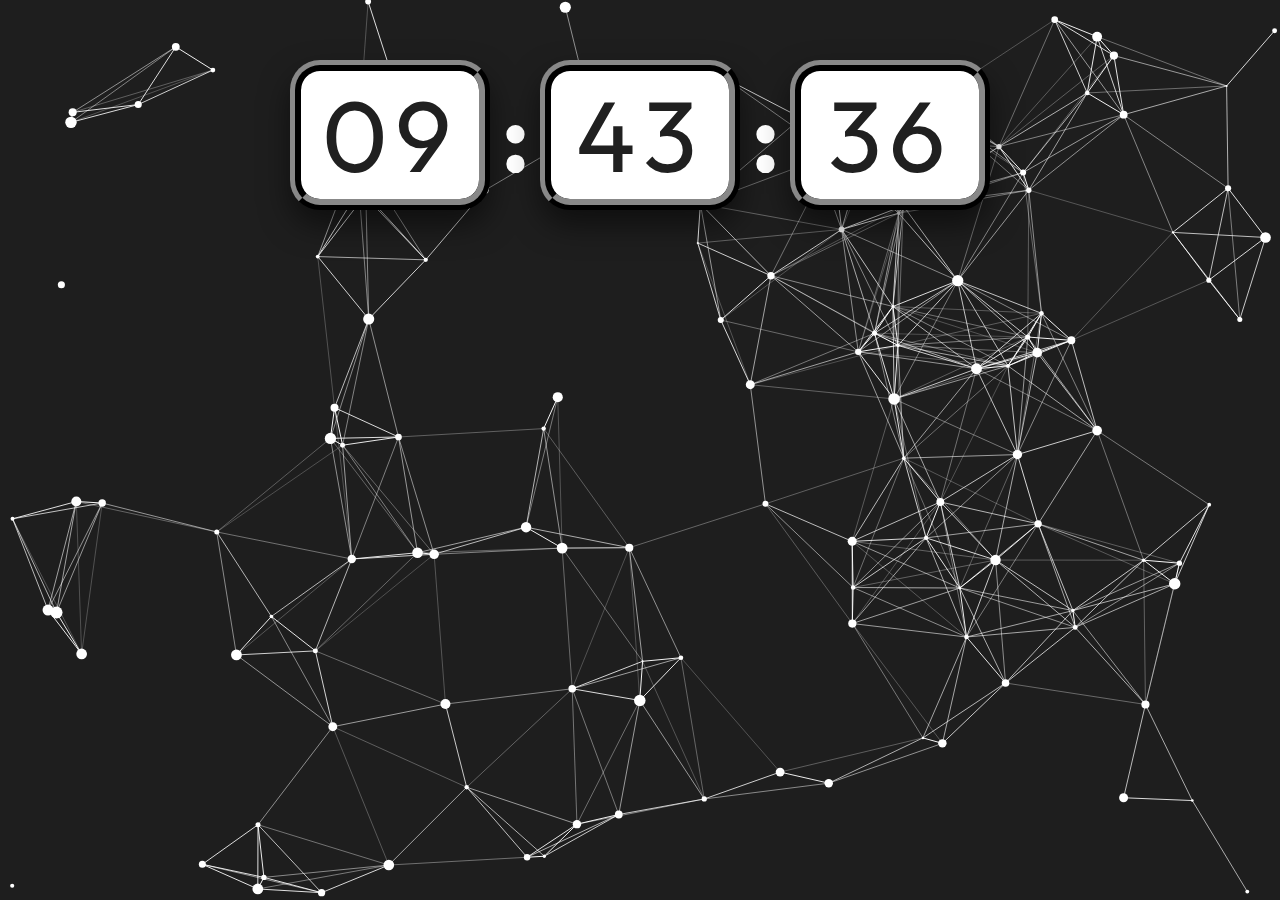
==== Animation/index.html @ c0ef5ff4 "set index" ====
<!DOCTYPE html>
<html>
    <head>
        <link rel="stylesheet" href="style.css">
        <title>Animation</title>
    </head>
    <body>
        <div class="clock">
            <div id="hour">00</div>
            <span>:</span>
            <div id="minute">00</div>
            <span>:</span>
            <div id="second">00</div>
        </div>
        <canvas id="canvas1">TEST</canvas>
        <script src="script.js"></script>
    </body>
</html>
---- Animation/style.css ----
@import url('https://fonts.googleapis.com/css2?family=Outfit:wght@600&display=swap');


*
{
    margin: 0;
    padding: 0;
    box-sizing: border-box;
}

#canvas1
{
    position: absolute;
    top: 0;
    left: 0;
    height: 100%;
    width: 100%;
    background: rgb(30, 30, 30);
}

body
{
    height: 30vh;
    display: flex;
    align-items: center;
    justify-content: center;
    font-family: 'Outfit', sans-serif;
}


.clock
{
    z-index: 1;
    width: 700px;
    height: 150px;
    display: flex;
    align-items: center;
    justify-content: space-between;
}

.clock div
{
    background-color: white;
    height: 100%;
    width: 200px;
    display: flex;
    align-items: center;
    justify-content: center;
    font-size: 100px;
    color: #202020;
    border-radius: 30px;
    box-shadow: 0 15px 30px rgba(0, 0, 0, 0.5);
    letter-spacing: 7px;

    border: 3mm ridge rgb(52, 52, 52);
}

.clock span
{
    font-weight: bold;
    font-size: 100px;
    color : white;
}
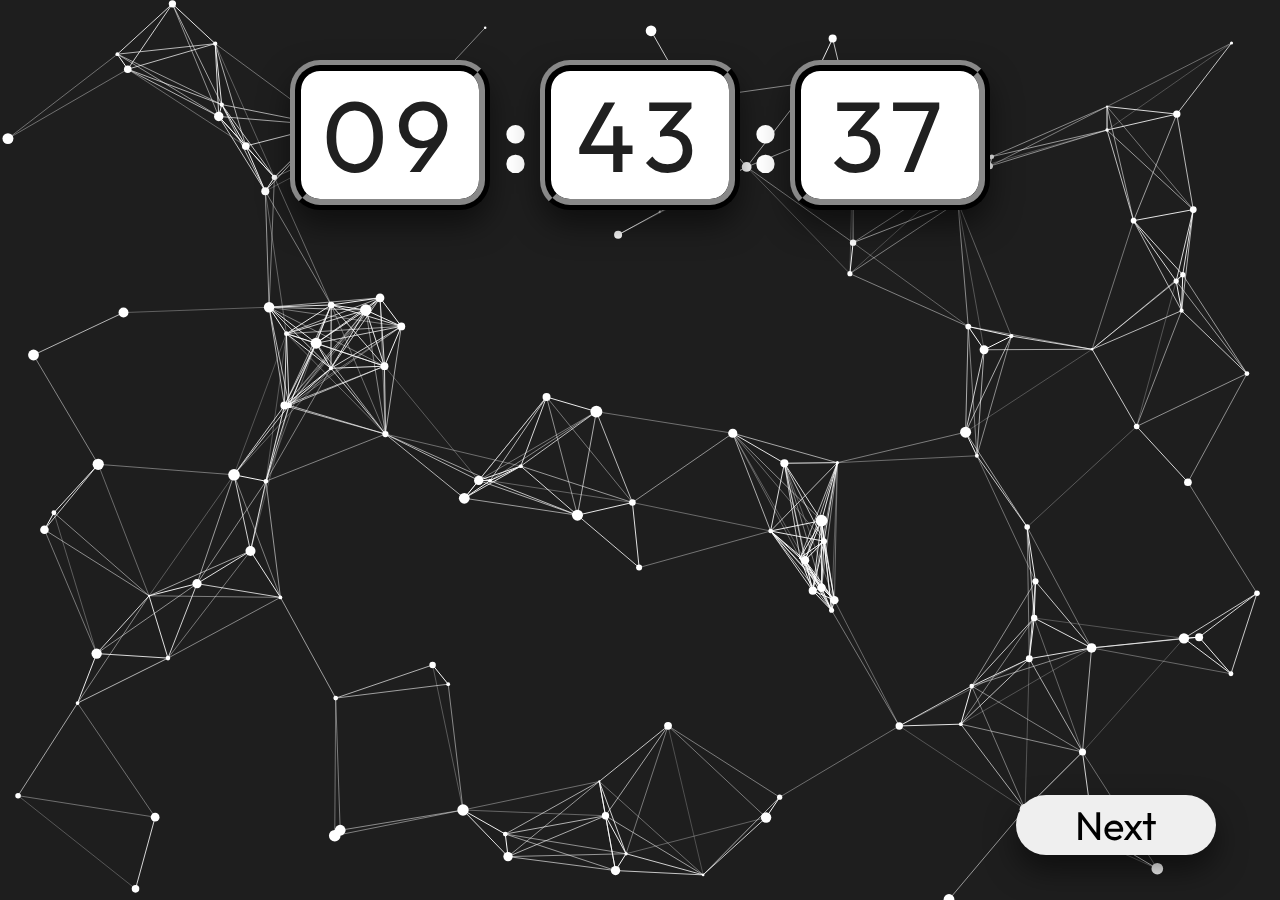
==== commit 4088f88f: "Add button animation" ====
--- a/Animation/index.html
+++ b/Animation/index.html
@@ -12,7 +12,17 @@
             <span>:</span>
             <div id="second">00</div>
         </div>
+        <button class="button" id="button1">
+            <div class="text">Next</div>
+            <div class="check-box">
+                <svg xmlns="http://www.w3.org/2000/svg" viewBox="0 0 50 50">
+                    <path fill="transparent" d="M14.1 27.2l7.1 7.2 16.7-16.8" />
+                 </svg>
+            </div>
+        </button>
+        <script src="scripts/button.js"></script>
+        
         <canvas id="canvas1">TEST</canvas>
-        <script src="script.js"></script>
+        <script src="scripts/script.js"></script>
     </body>
-</html> +</html>--- a/Animation/style.css
+++ b/Animation/style.css
@@ -1,5 +1,4 @@
 @import url('https://fonts.googleapis.com/css2?family=Outfit:wght@600&display=swap');
-
 
 *
 {
@@ -60,4 +59,98 @@
     font-weight: bold;
     font-size: 100px;
     color : white;
-}+}
+
+.button
+{
+
+    z-index: 1;
+    color: black;
+    font-size: 40px;
+    width: 200px;
+    height: 60px;
+    position: absolute;
+    right: 5%;
+    bottom: 5%;
+    font-family: 'Outfit', sans-serif;
+    border-radius: 30px;
+    border: none;
+    text-align: center;
+    box-shadow: 0 15px 30px rgba(0, 0, 0, 0.5);
+}
+
+.check-box
+{
+    width: 60px;
+    height: 60px;
+    border-radius: 40px;
+    box-shadow: 0 15px 30px rgba(0, 0, 0, 0.5);
+    position: absolute;
+    top: 0;
+    right: 100%;
+    opacity: 0;
+}
+
+.check-box svg
+{
+}
+
+svg path
+{
+    stroke-width: 3;
+    stroke: white;
+    stroke-dasharray: 34;
+    stroke-dashoffset: 34;
+    stroke-linecap: round;
+}
+
+.active
+{
+    background: salmon;
+    transition: 1s;
+}
+
+.active .check-box
+{
+    right: 0%;
+    opacity: 1;
+    transition: 1s;
+}
+
+.active .text
+{
+    margin-right: 60px;
+    transition: 1s;
+}
+
+.active svg path
+{
+    stroke-dashoffset: 0;
+    transition: 1s;
+    transition-delay: 0.5s;
+}
+
+.disactive
+{
+    background: white;
+    transition: 1s;
+}
+
+.disactive .check-box
+{
+    right: 100%;
+    opacity: 0;
+    transition: 1s;
+}
+
+.disactive .text
+{
+    margin-right: 0px;
+    transition: 1s;
+}
+
+.disactive svg path
+{
+    stroke-dashoffset: 34;
+    transition: 0.5s;
+}
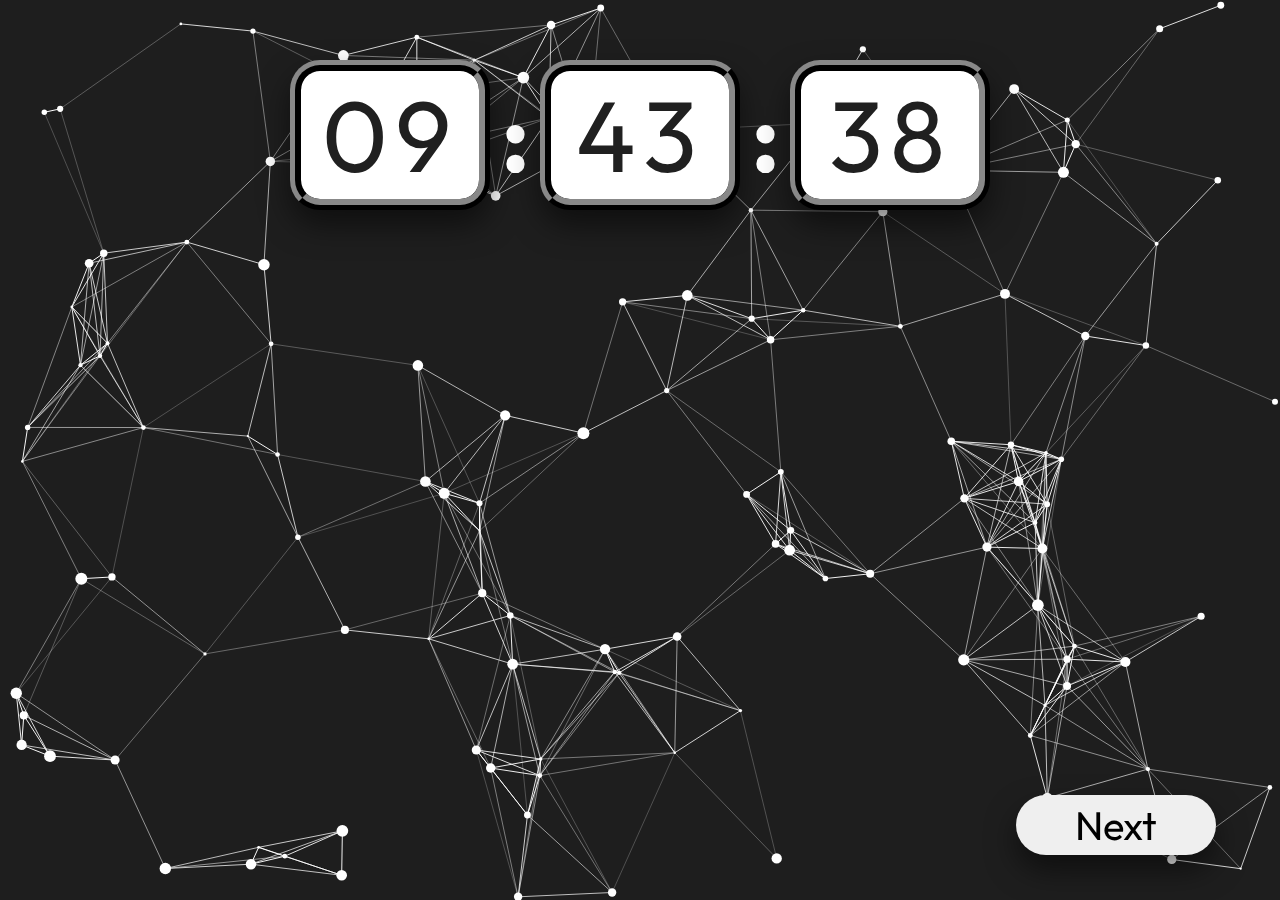
==== commit 4c2075ed: "Work on a new page" ====
--- a/Animation/index.html
+++ b/Animation/index.html
@@ -12,7 +12,7 @@
             <span>:</span>
             <div id="second">00</div>
         </div>
-        <button class="button" id="button1">
+        <button class="buttonnext" id="button1">
             <div class="text">Next</div>
             <div class="check-box">
                 <svg xmlns="http://www.w3.org/2000/svg" viewBox="0 0 50 50">
--- a/Animation/style.css
+++ b/Animation/style.css
@@ -16,6 +16,17 @@
     width: 100%;
     background: rgb(30, 30, 30);
 }
+
+#canvas2
+{
+    position: absolute;
+    top: 0;
+    left: 0;
+    height: 100%;
+    width: 100%;
+    background: rgb(164, 86, 139);
+}
+
 
 body
 {
@@ -61,7 +72,7 @@
     color : white;
 }
 
-.button
+.buttonnext
 {
 
     z-index: 1;
@@ -71,6 +82,24 @@
     height: 60px;
     position: absolute;
     right: 5%;
+    bottom: 5%;
+    font-family: 'Outfit', sans-serif;
+    border-radius: 30px;
+    border: none;
+    text-align: center;
+    box-shadow: 0 15px 30px rgba(0, 0, 0, 0.5);
+}
+
+.buttonprev
+{
+
+    z-index: 1;
+    color: black;
+    font-size: 40px;
+    width: 200px;
+    height: 60px;
+    position: absolute;
+    left: 5%;
     bottom: 5%;
     font-family: 'Outfit', sans-serif;
     border-radius: 30px;
@@ -107,50 +136,50 @@
 .active
 {
     background: salmon;
-    transition: 1s;
+    transition: 0.5s;
 }
 
 .active .check-box
 {
     right: 0%;
     opacity: 1;
-    transition: 1s;
+    transition: 0.5s;
 }
 
 .active .text
 {
     margin-right: 60px;
-    transition: 1s;
+    transition: 0.5s;
 }
 
 .active svg path
 {
     stroke-dashoffset: 0;
-    transition: 1s;
-    transition-delay: 0.5s;
+    transition: 0.5s;
+    transition-delay: 0.25s;
 }
 
 .disactive
 {
     background: white;
-    transition: 1s;
+    transition: 0.5s;
 }
 
 .disactive .check-box
 {
     right: 100%;
     opacity: 0;
-    transition: 1s;
+    transition: 0.5s;
 }
 
 .disactive .text
 {
     margin-right: 0px;
-    transition: 1s;
+    transition: 0.5s;
 }
 
 .disactive svg path
 {
     stroke-dashoffset: 34;
-    transition: 0.5s;
+    transition: 0.25s;
 }
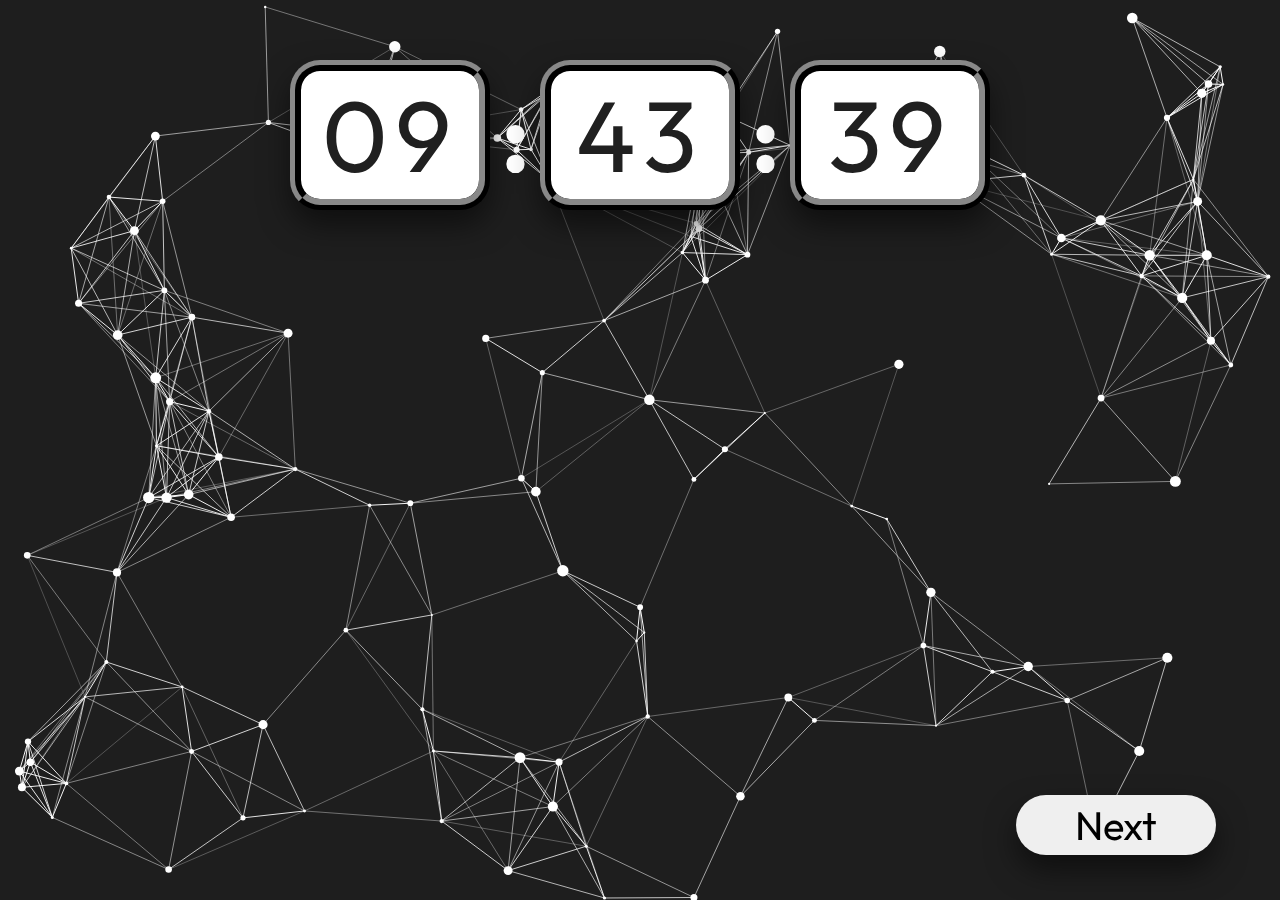
==== commit 51e1d884: "Work on index" ====
--- a/Animation/index.html
+++ b/Animation/index.html
@@ -1,28 +1,28 @@
-<!DOCTYPE html>
-<html>
-    <head>
-        <link rel="stylesheet" href="style.css">
-        <title>Animation</title>
-    </head>
-    <body>
-        <div class="clock">
-            <div id="hour">00</div>
-            <span>:</span>
-            <div id="minute">00</div>
-            <span>:</span>
-            <div id="second">00</div>
-        </div>
-        <button class="buttonnext" id="button1">
-            <div class="text">Next</div>
-            <div class="check-box">
-                <svg xmlns="http://www.w3.org/2000/svg" viewBox="0 0 50 50">
-                    <path fill="transparent" d="M14.1 27.2l7.1 7.2 16.7-16.8" />
-                 </svg>
-            </div>
-        </button>
-        <script src="scripts/button.js"></script>
-        
-        <canvas id="canvas1">TEST</canvas>
-        <script src="scripts/script.js"></script>
-    </body>
+<!DOCTYPE html>
+<html>
+    <head>
+        <link rel="stylesheet" href="style.css">
+        <title>Animation</title>
+    </head>
+    <body>
+        <div class="clock">
+            <div id="hour">00</div>
+            <span>:</span>
+            <div id="minute">00</div>
+            <span>:</span>
+            <div id="second">00</div>
+        </div>
+        <button class="buttonnext" id="button1">
+            <div class="text">Next</div>
+            <div class="check-box">
+                <svg xmlns="http://www.w3.org/2000/svg" viewBox="0 0 50 50">
+                    <path fill="transparent" d="M14.1 27.2l7.1 7.2 16.7-16.8" />
+                 </svg>
+            </div>
+        </button>
+        <script src="scripts/button.js"></script>
+        
+        <canvas id="canvas1">TEST</canvas>
+        <script src="scripts/script.js"></script>
+    </body>
 </html>--- a/Animation/style.css
+++ b/Animation/style.css
@@ -1,185 +1,186 @@
-@import url('https://fonts.googleapis.com/css2?family=Outfit:wght@600&display=swap');
-
-*
-{
-    margin: 0;
-    padding: 0;
-    box-sizing: border-box;
-}
-
-#canvas1
-{
-    position: absolute;
-    top: 0;
-    left: 0;
-    height: 100%;
-    width: 100%;
-    background: rgb(30, 30, 30);
-}
-
-#canvas2
-{
-    position: absolute;
-    top: 0;
-    left: 0;
-    height: 100%;
-    width: 100%;
-    background: rgb(164, 86, 139);
-}
-
-
-body
-{
-    height: 30vh;
-    display: flex;
-    align-items: center;
-    justify-content: center;
-    font-family: 'Outfit', sans-serif;
-}
-
-
-.clock
-{
-    z-index: 1;
-    width: 700px;
-    height: 150px;
-    display: flex;
-    align-items: center;
-    justify-content: space-between;
-}
-
-.clock div
-{
-    background-color: white;
-    height: 100%;
-    width: 200px;
-    display: flex;
-    align-items: center;
-    justify-content: center;
-    font-size: 100px;
-    color: #202020;
-    border-radius: 30px;
-    box-shadow: 0 15px 30px rgba(0, 0, 0, 0.5);
-    letter-spacing: 7px;
-
-    border: 3mm ridge rgb(52, 52, 52);
-}
-
-.clock span
-{
-    font-weight: bold;
-    font-size: 100px;
-    color : white;
-}
-
-.buttonnext
-{
-
-    z-index: 1;
-    color: black;
-    font-size: 40px;
-    width: 200px;
-    height: 60px;
-    position: absolute;
-    right: 5%;
-    bottom: 5%;
-    font-family: 'Outfit', sans-serif;
-    border-radius: 30px;
-    border: none;
-    text-align: center;
-    box-shadow: 0 15px 30px rgba(0, 0, 0, 0.5);
-}
-
-.buttonprev
-{
-
-    z-index: 1;
-    color: black;
-    font-size: 40px;
-    width: 200px;
-    height: 60px;
-    position: absolute;
-    left: 5%;
-    bottom: 5%;
-    font-family: 'Outfit', sans-serif;
-    border-radius: 30px;
-    border: none;
-    text-align: center;
-    box-shadow: 0 15px 30px rgba(0, 0, 0, 0.5);
-}
-
-.check-box
-{
-    width: 60px;
-    height: 60px;
-    border-radius: 40px;
-    box-shadow: 0 15px 30px rgba(0, 0, 0, 0.5);
-    position: absolute;
-    top: 0;
-    right: 100%;
-    opacity: 0;
-}
-
-.check-box svg
-{
-}
-
-svg path
-{
-    stroke-width: 3;
-    stroke: white;
-    stroke-dasharray: 34;
-    stroke-dashoffset: 34;
-    stroke-linecap: round;
-}
-
-.active
-{
-    background: salmon;
-    transition: 0.5s;
-}
-
-.active .check-box
-{
-    right: 0%;
-    opacity: 1;
-    transition: 0.5s;
-}
-
-.active .text
-{
-    margin-right: 60px;
-    transition: 0.5s;
-}
-
-.active svg path
-{
-    stroke-dashoffset: 0;
-    transition: 0.5s;
-    transition-delay: 0.25s;
-}
-
-.disactive
-{
-    background: white;
-    transition: 0.5s;
-}
-
-.disactive .check-box
-{
-    right: 100%;
-    opacity: 0;
-    transition: 0.5s;
-}
-
-.disactive .text
-{
-    margin-right: 0px;
-    transition: 0.5s;
-}
-
-.disactive svg path
-{
-    stroke-dashoffset: 34;
-    transition: 0.25s;
-}
+@import url('https://fonts.googleapis.com/css2?family=Outfit:wght@600&display=swap');
+
+*
+{
+    margin: 0;
+    padding: 0;
+    box-sizing: border-box;
+}
+
+#canvas1
+{
+    position: absolute;
+    top: 0;
+    left: 0;
+    height: 100%;
+    width: 100%;
+    background: rgb(30, 30, 30);
+}
+
+#canvas2
+{
+    position: absolute;
+    top: 0;
+    left: 0;
+    height: 100%;
+    width: 100%;
+    /*background: rgb(164, 86, 139);*/
+    background-color: white;
+}
+
+
+body
+{
+    height: 30vh;
+    display: flex;
+    align-items: center;
+    justify-content: center;
+    font-family: 'Outfit', sans-serif;
+}
+
+
+.clock
+{
+    z-index: 1;
+    width: 700px;
+    height: 150px;
+    display: flex;
+    align-items: center;
+    justify-content: space-between;
+}
+
+.clock div
+{
+    background-color: white;
+    height: 100%;
+    width: 200px;
+    display: flex;
+    align-items: center;
+    justify-content: center;
+    font-size: 100px;
+    color: #202020;
+    border-radius: 30px;
+    box-shadow: 0 15px 30px rgba(0, 0, 0, 0.5);
+    letter-spacing: 7px;
+
+    border: 3mm ridge rgb(52, 52, 52);
+}
+
+.clock span
+{
+    font-weight: bold;
+    font-size: 100px;
+    color : white;
+}
+
+.buttonnext
+{
+
+    z-index: 1;
+    color: black;
+    font-size: 40px;
+    width: 200px;
+    height: 60px;
+    position: absolute;
+    right: 5%;
+    bottom: 5%;
+    font-family: 'Outfit', sans-serif;
+    border-radius: 30px;
+    border: none;
+    text-align: center;
+    box-shadow: 0 15px 30px rgba(0, 0, 0, 0.5);
+}
+
+.buttonprev
+{
+
+    z-index: 1;
+    color: black;
+    font-size: 40px;
+    width: 200px;
+    height: 60px;
+    position: absolute;
+    left: 5%;
+    bottom: 5%;
+    font-family: 'Outfit', sans-serif;
+    border-radius: 30px;
+    border: none;
+    text-align: center;
+    box-shadow: 0 15px 30px rgba(0, 0, 0, 0.5);
+}
+
+.check-box
+{
+    width: 60px;
+    height: 60px;
+    border-radius: 40px;
+    box-shadow: 0 15px 30px rgba(0, 0, 0, 0.5);
+    position: absolute;
+    top: 0;
+    right: 100%;
+    opacity: 0;
+}
+
+.check-box svg
+{
+}
+
+svg path
+{
+    stroke-width: 3;
+    stroke: white;
+    stroke-dasharray: 34;
+    stroke-dashoffset: 34;
+    stroke-linecap: round;
+}
+
+.active
+{
+    background: salmon;
+    transition: 0.5s;
+}
+
+.active .check-box
+{
+    right: 0%;
+    opacity: 1;
+    transition: 0.5s;
+}
+
+.active .text
+{
+    margin-right: 60px;
+    transition: 0.5s;
+}
+
+.active svg path
+{
+    stroke-dashoffset: 0;
+    transition: 0.5s;
+    transition-delay: 0.25s;
+}
+
+.disactive
+{
+    background: white;
+    transition: 0.5s;
+}
+
+.disactive .check-box
+{
+    right: 100%;
+    opacity: 0;
+    transition: 0.5s;
+}
+
+.disactive .text
+{
+    margin-right: 0px;
+    transition: 0.5s;
+}
+
+.disactive svg path
+{
+    stroke-dashoffset: 34;
+    transition: 0.25s;
+}
